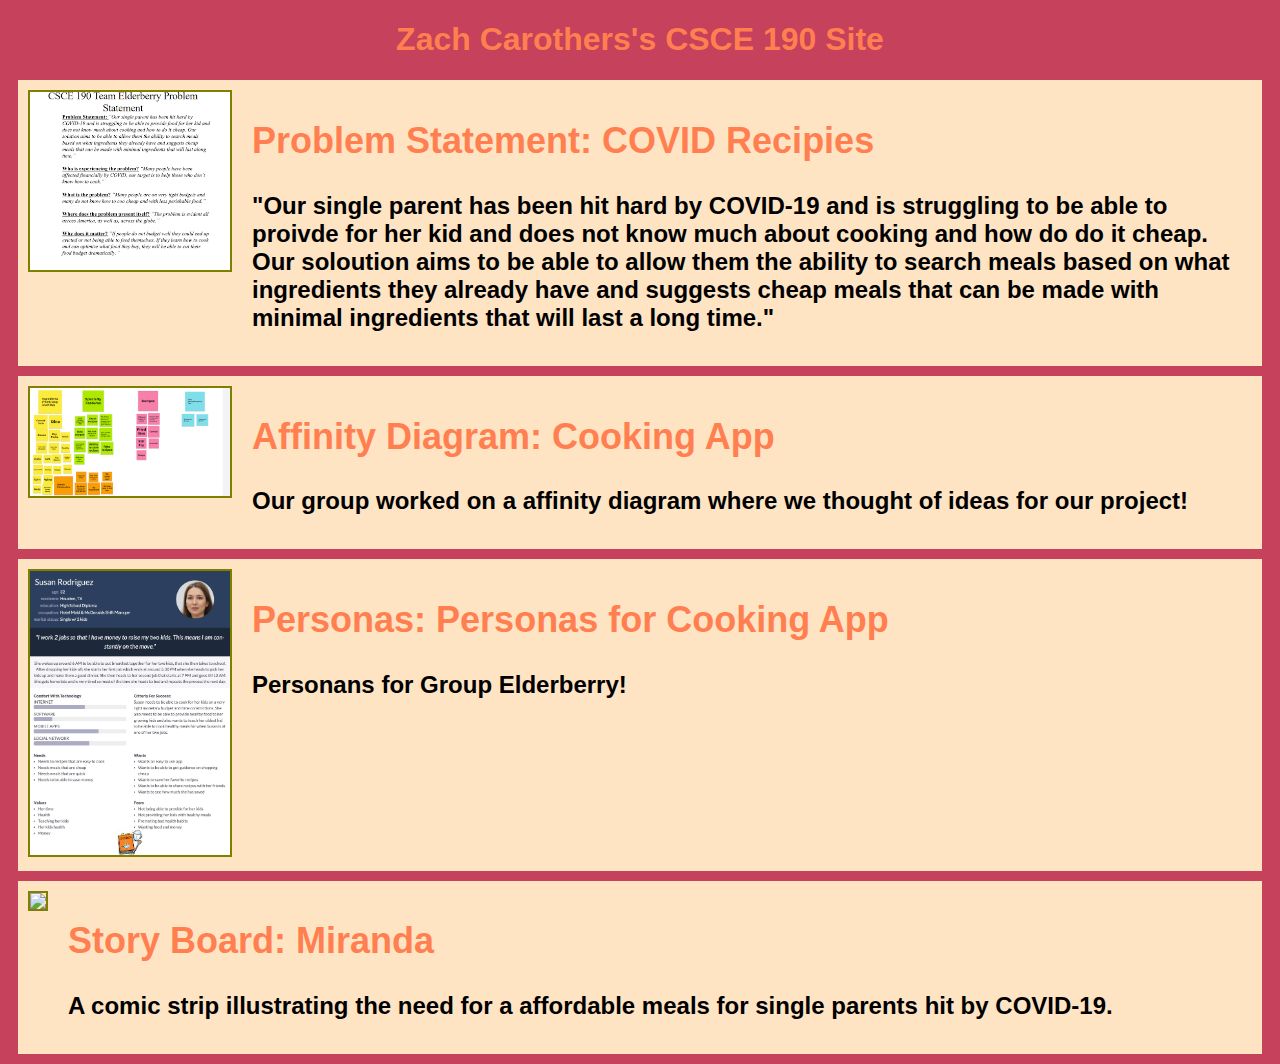
==== index.html @ c5598f1e "Add files via upload" ====
<!DOCTYPE html>
<html>
    <head>
        <title>CSCE 190: Zach Carothers</title>
        <link rel= "stylesheet" href="styles.css">
    </head>
    <body>
        <h1>Zach Carothers's CSCE 190 Site</h1>

        <section class = "assignment">
            <a href= "files/problemstatement.pdf"><img src= "images/problemstatement.png"></a>
            <section class= "ass-details">
                <h2><a href= "files/problemstatement.pdf"><h2> Problem Statement: COVID Recipies </h2></a>
                <p>
                    "Our single parent has been hit hard by COVID-19 and is struggling to be able to proivde for her kid and does not know much about cooking and how do do it cheap. Our soloution aims to be able to allow them the ability to search meals based on what ingredients they already have and suggests cheap meals that can be made with minimal ingredients that will last a long time."
                </p>


             </section>
        </section>

    <!--AFFINITITY DIAGRAM -->
    <section class = "assignment">
        <a href = "files/affinitydiagram.pdf"><img src = "images/affinitydiagram.png"></a>
        <section class = "ass-details">
           <h2><a href = "files/affinitydiagram.pdf"><h2> Affinity Diagram: Cooking App</h2></a>
                <p>
                    Our group worked on a affinity diagram where we thought of ideas for our project!
                </p>
        </section>

    </section>

     <!--PERSONAS-->
        <section class = "assignment">
            <a href = "files/PersonasElderberry.pdf"><img src = "images/PersonasElderbery.png"></a>
            <section class = "ass-details">
               <h2><a href = "files/PersonasElderberry.pdf"><h2> Personas: Personas for Cooking App</h2></a>
                <p>
                Personans for Group Elderberry!
                </p>
            </section>

        </section>        

    <!--Storyboard Assignment-->
    <section class = "assignment">
        <a href = "files/storyboard.pdf"><img src = "images/storyboard.png"></a>
        <section class = "ass-details">
           <h2><a href = "files/storyboard.pdf"><h2> Story Board: Miranda</h2></a>
            <p>
            A comic strip illustrating the need for a affordable meals for single parents hit by COVID-19.
            </p>
        </section>

    </section>  
    </body>
</html>
---- styles.css ----
body{
    background: rgb(197, 65, 92);
    font-family: Arial, "Helvetica Neue", Helvetica, sans-serif;
}



.assignment {
    display:flex;
    padding:10px;
    margin:10px;
    background:bisque;

}
.assignment img {
    width:200px;
    border: 2px solid olive;
    margin-right:20px;
}
h1{
    color: coral;
    text-align:center;
}
a{
    text-decoration:none;
    color: coral;
}
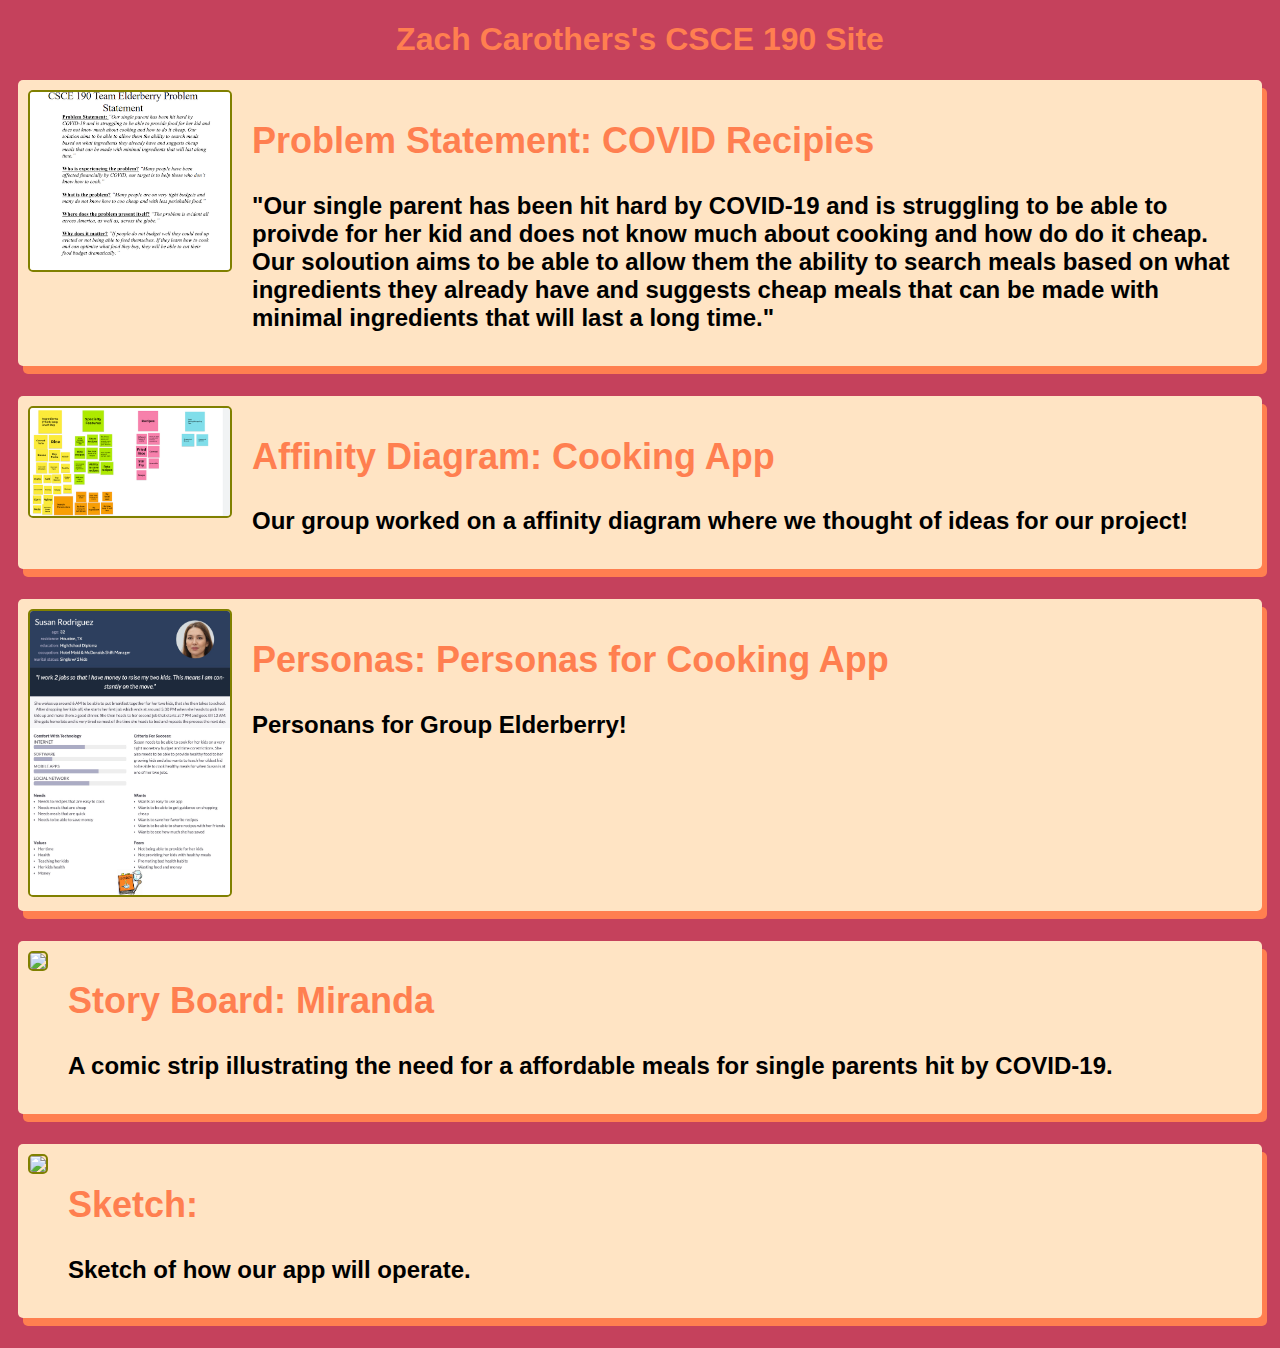
==== commit a5a9a736: "Add files via upload" ====
--- a/index.html
+++ b/index.html
@@ -45,14 +45,25 @@
 
     <!--Storyboard Assignment-->
     <section class = "assignment">
-        <a href = "files/storyboard.pdf"><img src = "images/storyboard.png"></a>
+        <a href = "files/Storyboard-190.pdf"><img src = "images/storyboard.png"></a>
         <section class = "ass-details">
-           <h2><a href = "files/storyboard.pdf"><h2> Story Board: Miranda</h2></a>
+           <h2><a href = "files/Storyboard-190.pdf"><h2> Story Board: Miranda</h2></a>
             <p>
             A comic strip illustrating the need for a affordable meals for single parents hit by COVID-19.
             </p>
         </section>
 
     </section>  
+    <!--Sketching Assignment-->
+    <section class = "assignment">
+        <a href = "files/sketch190.pdf"><img src = "images/sketch190.png"></a>
+        <section class = "ass-details">
+           <h2><a href = "files/sketch190.pdf"><h2> Sketch: </h2></a>
+            <p>
+            Sketch of how our app will operate.
+            </p>
+        </section>
+
+    </section>  
     </body>
 </html>--- a/styles.css
+++ b/styles.css
@@ -9,13 +9,17 @@
     display:flex;
     padding:10px;
     margin:10px;
+    margin-bottom: 30px;
     background:bisque;
+    border-radius:5px ;
+    box-shadow: 5px 8px coral;
 
 }
 .assignment img {
     width:200px;
     border: 2px solid olive;
     margin-right:20px;
+    border-radius: 5px;
 }
 h1{
     color: coral;
@@ -24,4 +28,8 @@
 a{
     text-decoration:none;
     color: coral;
+}
+
+.assignment a:hover {
+    color:brown;
 }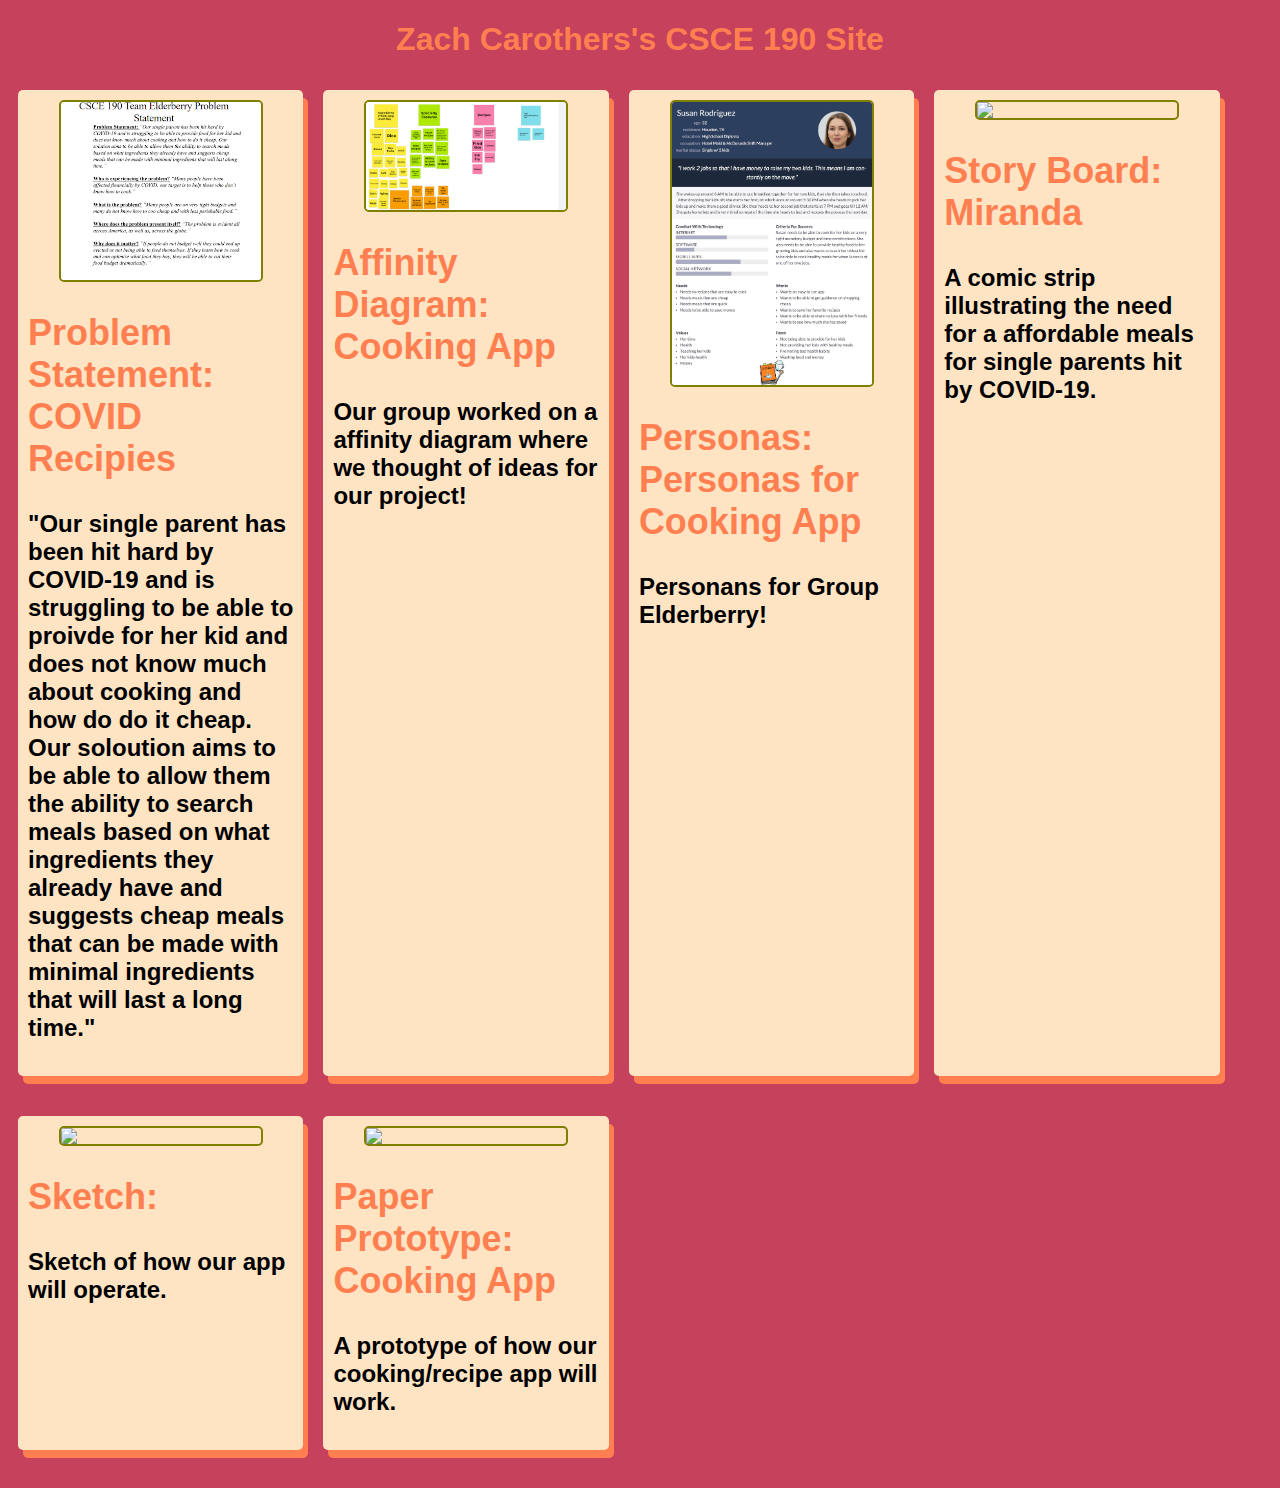
==== commit 330911a7: "Add files via upload" ====
--- a/index.html
+++ b/index.html
@@ -6,64 +6,74 @@
     </head>
     <body>
         <h1>Zach Carothers's CSCE 190 Site</h1>
-
-        <section class = "assignment">
-            <a href= "files/problemstatement.pdf"><img src= "images/problemstatement.png"></a>
-            <section class= "ass-details">
-                <h2><a href= "files/problemstatement.pdf"><h2> Problem Statement: COVID Recipies </h2></a>
-                <p>
-                    "Our single parent has been hit hard by COVID-19 and is struggling to be able to proivde for her kid and does not know much about cooking and how do do it cheap. Our soloution aims to be able to allow them the ability to search meals based on what ingredients they already have and suggests cheap meals that can be made with minimal ingredients that will last a long time."
-                </p>
+        <div class="assignments"> 
+            <section class = "assignment">
+                <a href= "files/problemstatement.pdf"><img src= "images/problemstatement.png"></a>
+                <section class= "ass-details">
+                    <h2><a href= "files/problemstatement.pdf"><h2> Problem Statement: COVID Recipies </h2></a>
+                    <p>
+                        "Our single parent has been hit hard by COVID-19 and is struggling to be able to proivde for her kid and does not know much about cooking and how do do it cheap. Our soloution aims to be able to allow them the ability to search meals based on what ingredients they already have and suggests cheap meals that can be made with minimal ingredients that will last a long time."
+                    </p>
 
 
-             </section>
+                </section>
+            </section>
+
+        <!--AFFINITITY DIAGRAM -->
+        <section class = "assignment">
+            <a href = "files/affinitydiagram.pdf"><img src = "images/affinitydiagram.png"></a>
+            <section class = "ass-details">
+            <h2><a href = "files/affinitydiagram.pdf"><h2> Affinity Diagram: Cooking App</h2></a>
+                    <p>
+                        Our group worked on a affinity diagram where we thought of ideas for our project!
+                    </p>
+            </section>
+
         </section>
 
-    <!--AFFINITITY DIAGRAM -->
-    <section class = "assignment">
-        <a href = "files/affinitydiagram.pdf"><img src = "images/affinitydiagram.png"></a>
-        <section class = "ass-details">
-           <h2><a href = "files/affinitydiagram.pdf"><h2> Affinity Diagram: Cooking App</h2></a>
+        <!--PERSONAS-->
+            <section class = "assignment">
+                <a href = "files/PersonasElderberry.pdf"><img src = "images/PersonasElderbery.png"></a>
+                <section class = "ass-details">
+                <h2><a href = "files/PersonasElderberry.pdf"><h2> Personas: Personas for Cooking App</h2></a>
+                    <p>
+                    Personans for Group Elderberry!
+                    </p>
+                </section>
+
+            </section>        
+
+        <!--Storyboard Assignment-->
+        <section class = "assignment">
+            <a href = "files/Storyboard-190.pdf"><img src = "images/storyboard.png"></a>
+            <section class = "ass-details">
+            <h2><a href = "files/Storyboard-190.pdf"><h2> Story Board: Miranda</h2></a>
                 <p>
-                    Our group worked on a affinity diagram where we thought of ideas for our project!
-                </p>
-        </section>
-
-    </section>
-
-     <!--PERSONAS-->
-        <section class = "assignment">
-            <a href = "files/PersonasElderberry.pdf"><img src = "images/PersonasElderbery.png"></a>
-            <section class = "ass-details">
-               <h2><a href = "files/PersonasElderberry.pdf"><h2> Personas: Personas for Cooking App</h2></a>
-                <p>
-                Personans for Group Elderberry!
+                A comic strip illustrating the need for a affordable meals for single parents hit by COVID-19.
                 </p>
             </section>
 
-        </section>        
-
-    <!--Storyboard Assignment-->
-    <section class = "assignment">
-        <a href = "files/Storyboard-190.pdf"><img src = "images/storyboard.png"></a>
-        <section class = "ass-details">
-           <h2><a href = "files/Storyboard-190.pdf"><h2> Story Board: Miranda</h2></a>
-            <p>
-            A comic strip illustrating the need for a affordable meals for single parents hit by COVID-19.
-            </p>
-        </section>
-
-    </section>  
-    <!--Sketching Assignment-->
-    <section class = "assignment">
-        <a href = "files/sketch190.pdf"><img src = "images/sketch190.png"></a>
-        <section class = "ass-details">
-           <h2><a href = "files/sketch190.pdf"><h2> Sketch: </h2></a>
-            <p>
-            Sketch of how our app will operate.
-            </p>
-        </section>
-
-    </section>  
+        </section>  
+        <!--Sketching Assignment-->
+        <section class = "assignment">
+            <a href = "files/sketch190.pdf"><img src = "images/sketch190.png"></a>
+            <section class = "ass-details">
+            <h2><a href = "files/sketch190.pdf"><h2> Sketch: </h2></a>
+                <p>
+                Sketch of how our app will operate.
+                </p>
+            </section>
+        </section>    
+        <!--Video Assignment-->
+        <section class = "assignment">
+            <a href = "https://youtu.be/0cADSSZeUBs"><img src = "images/CookAppPic.png"></a>
+            <section class = "ass-details">
+            <h2><a href = "https://youtu.be/0cADSSZeUBs"><h2> Paper Prototype: Cooking App </h2></a>
+                <p>
+                A prototype of how our cooking/recipe app will work.
+                </p>
+            </section>
+        </section> 
+        </div>  
     </body>
 </html>--- a/styles.css
+++ b/styles.css
@@ -1,12 +1,17 @@
 body{
     background: rgb(197, 65, 92);
     font-family: Arial, "Helvetica Neue", Helvetica, sans-serif;
+}
+.assignments {
+    display: flex;
+    flex-wrap: wrap;
+
 }
 
 
 
 .assignment {
-    display:flex;
+    width: 21%;
     padding:10px;
     margin:10px;
     margin-bottom: 30px;
@@ -20,6 +25,8 @@
     border: 2px solid olive;
     margin-right:20px;
     border-radius: 5px;
+    display: block;
+    margin: auto;
 }
 h1{
     color: coral;
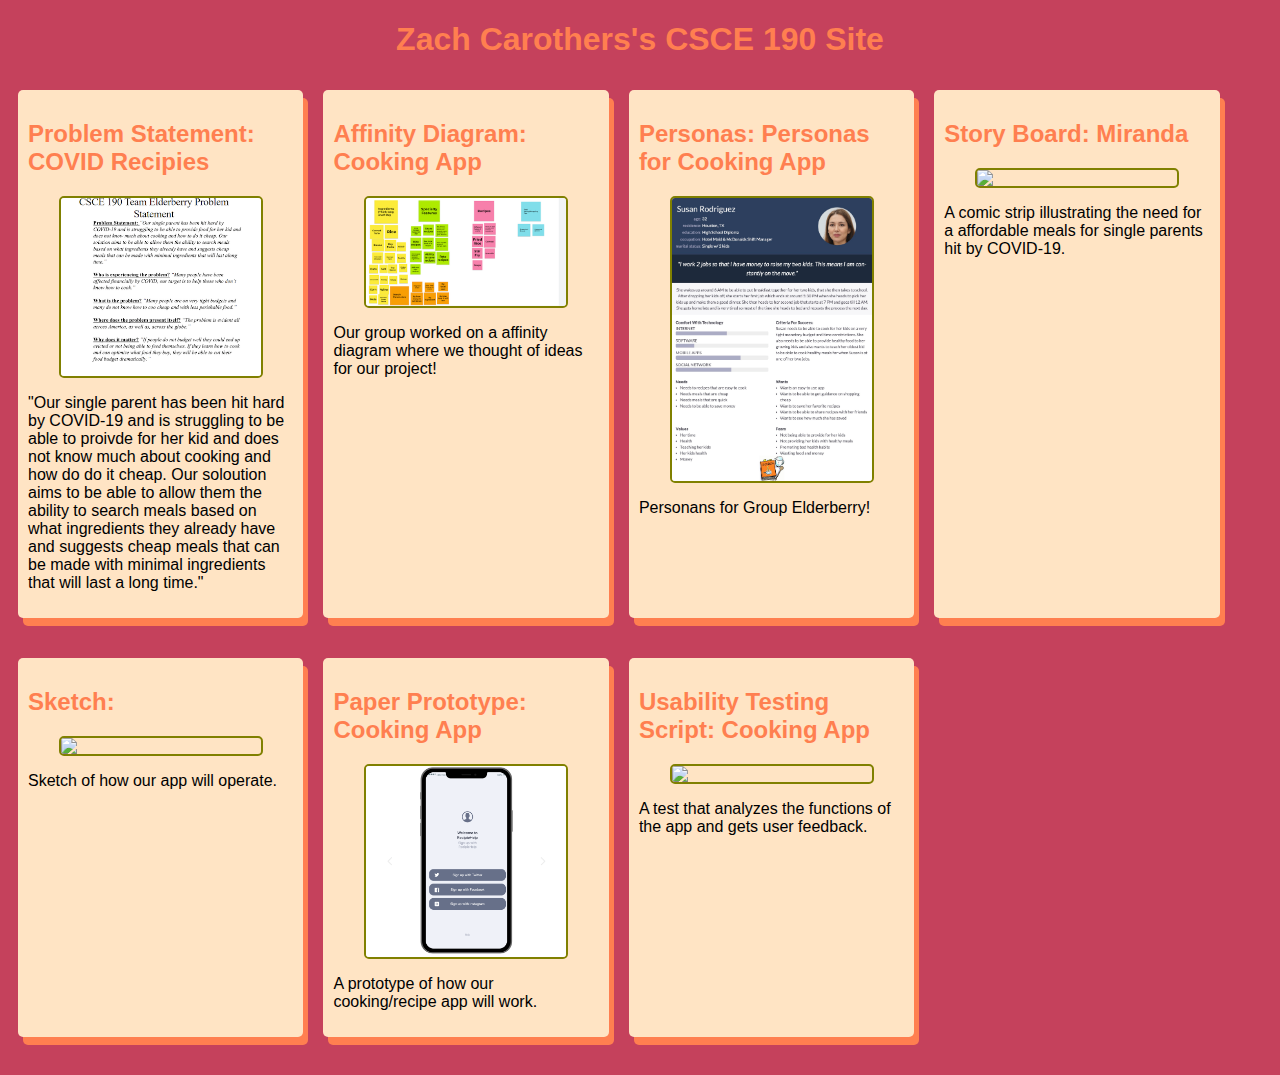
==== commit bf7c3a9e: "Add files via upload" ====
--- a/index.html
+++ b/index.html
@@ -8,71 +8,64 @@
         <h1>Zach Carothers's CSCE 190 Site</h1>
         <div class="assignments"> 
             <section class = "assignment">
+                <a href= "files/problemstatement.pdf"><h2> Problem Statement: COVID Recipies </h2></a>
                 <a href= "files/problemstatement.pdf"><img src= "images/problemstatement.png"></a>
-                <section class= "ass-details">
-                    <h2><a href= "files/problemstatement.pdf"><h2> Problem Statement: COVID Recipies </h2></a>
                     <p>
                         "Our single parent has been hit hard by COVID-19 and is struggling to be able to proivde for her kid and does not know much about cooking and how do do it cheap. Our soloution aims to be able to allow them the ability to search meals based on what ingredients they already have and suggests cheap meals that can be made with minimal ingredients that will last a long time."
                     </p>
-
-
-                </section>
-            </section>
+           </section>
 
         <!--AFFINITITY DIAGRAM -->
         <section class = "assignment">
+            <a href = "files/affinitydiagram.pdf"><h2> Affinity Diagram: Cooking App</h2></a>
             <a href = "files/affinitydiagram.pdf"><img src = "images/affinitydiagram.png"></a>
-            <section class = "ass-details">
-            <h2><a href = "files/affinitydiagram.pdf"><h2> Affinity Diagram: Cooking App</h2></a>
                     <p>
                         Our group worked on a affinity diagram where we thought of ideas for our project!
                     </p>
-            </section>
-
         </section>
 
         <!--PERSONAS-->
             <section class = "assignment">
+                <a href = "files/PersonasElderberry.pdf"><h2> Personas: Personas for Cooking App</h2></a>
                 <a href = "files/PersonasElderberry.pdf"><img src = "images/PersonasElderbery.png"></a>
-                <section class = "ass-details">
-                <h2><a href = "files/PersonasElderberry.pdf"><h2> Personas: Personas for Cooking App</h2></a>
                     <p>
                     Personans for Group Elderberry!
                     </p>
-                </section>
 
             </section>        
 
         <!--Storyboard Assignment-->
         <section class = "assignment">
+            <a href = "files/Storyboard-190.pdf"><h2> Story Board: Miranda</h2></a>
             <a href = "files/Storyboard-190.pdf"><img src = "images/storyboard.png"></a>
-            <section class = "ass-details">
-            <h2><a href = "files/Storyboard-190.pdf"><h2> Story Board: Miranda</h2></a>
                 <p>
                 A comic strip illustrating the need for a affordable meals for single parents hit by COVID-19.
                 </p>
-            </section>
 
         </section>  
         <!--Sketching Assignment-->
         <section class = "assignment">
+            <a href = "files/sketch190.pdf"><h2> Sketch: </h2></a>
             <a href = "files/sketch190.pdf"><img src = "images/sketch190.png"></a>
-            <section class = "ass-details">
-            <h2><a href = "files/sketch190.pdf"><h2> Sketch: </h2></a>
                 <p>
                 Sketch of how our app will operate.
                 </p>
-            </section>
         </section>    
         <!--Video Assignment-->
         <section class = "assignment">
+            <a href = "https://youtu.be/0cADSSZeUBs"><h2> Paper Prototype: Cooking App </h2></a>
             <a href = "https://youtu.be/0cADSSZeUBs"><img src = "images/CookAppPic.png"></a>
-            <section class = "ass-details">
-            <h2><a href = "https://youtu.be/0cADSSZeUBs"><h2> Paper Prototype: Cooking App </h2></a>
                 <p>
                 A prototype of how our cooking/recipe app will work.
                 </p>
-            </section>
+        </section> 
+         <!--Usability Testing Script Assignment-->
+         <section class = "assignment">
+            <a href = "/files/testingscript.pdf"><h2> Usability Testing Script: Cooking App </h2></a>
+            <a href = "/files/testingscript.pdf"><img src = "images/testingscript.png"></a>
+                <p>
+                A test that analyzes the functions of the app and gets user feedback.
+                </p>
         </section> 
         </div>  
     </body>
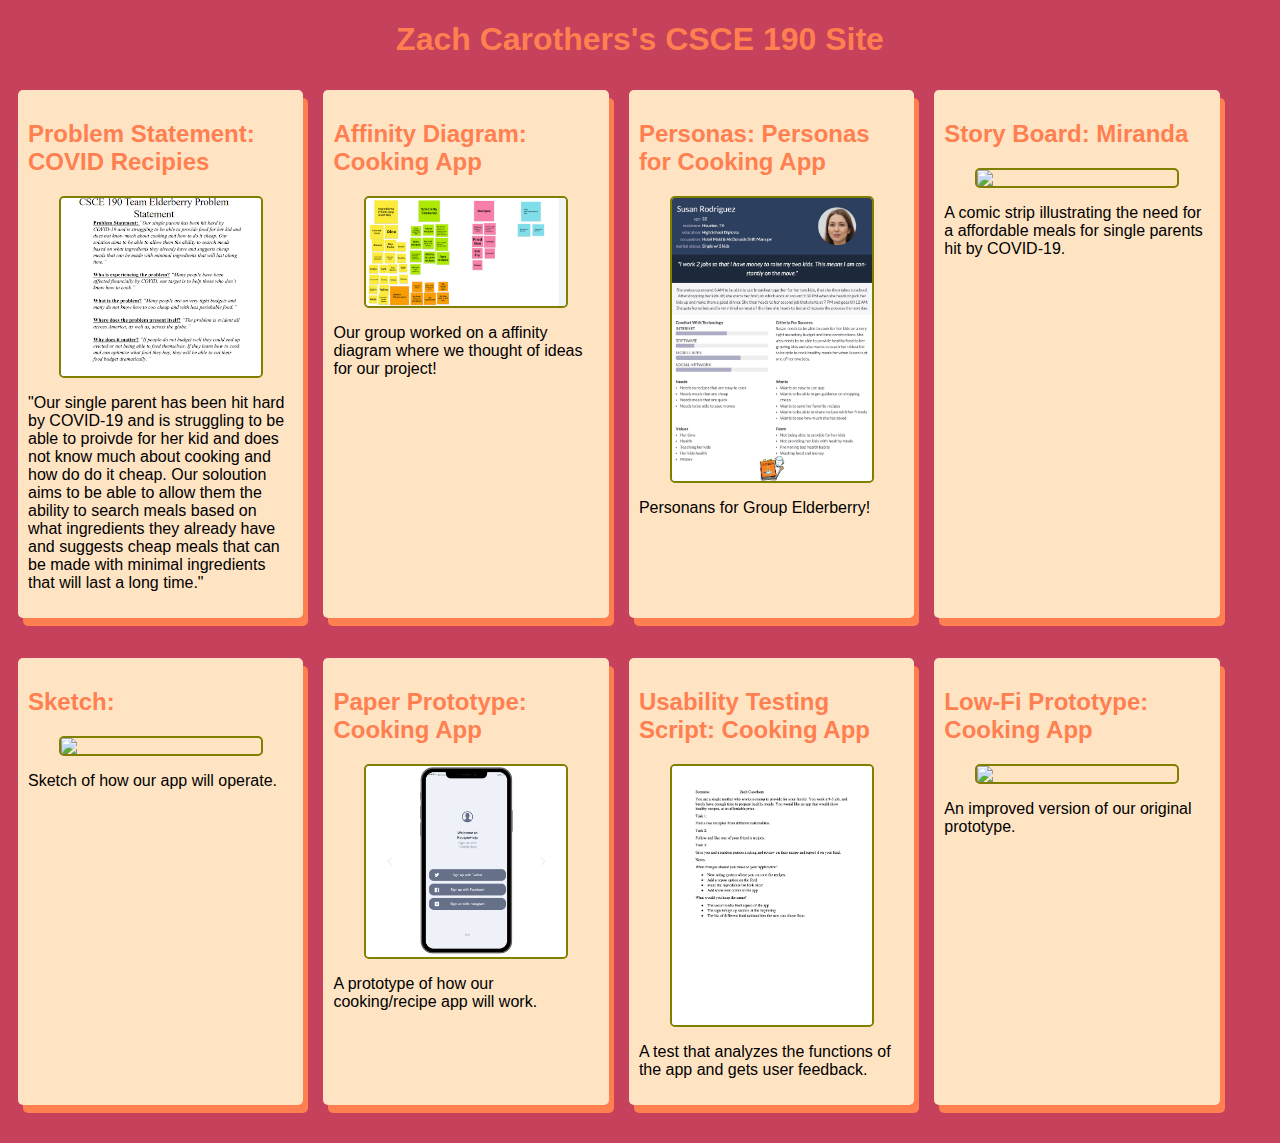
==== commit 648b9003: "Add files via upload" ====
--- a/index.html
+++ b/index.html
@@ -61,10 +61,18 @@
         </section> 
          <!--Usability Testing Script Assignment-->
          <section class = "assignment">
-            <a href = "/files/testingscript.pdf"><h2> Usability Testing Script: Cooking App </h2></a>
-            <a href = "/files/testingscript.pdf"><img src = "images/testingscript.png"></a>
+            <a href = "files/testingscript.pdf"><h2> Usability Testing Script: Cooking App </h2></a>
+            <a href = "files/testingscript.pdf"><img src = "images/testingscript.png"></a>
                 <p>
                 A test that analyzes the functions of the app and gets user feedback.
+                </p>
+        </section> 
+        <!--Lo-fi Prototype Assignment -->
+        <section class = "assignment">
+            <a href = "files/low-fi-prototype/index.html"><h2> Low-Fi Prototype: Cooking App </h2></a>
+            <a href = "files/low-fi-prototype/index.html"><img src = "images/low-fi-prototype.png"></a>
+                <p>
+                An improved version of our original prototype. 
                 </p>
         </section> 
         </div>  
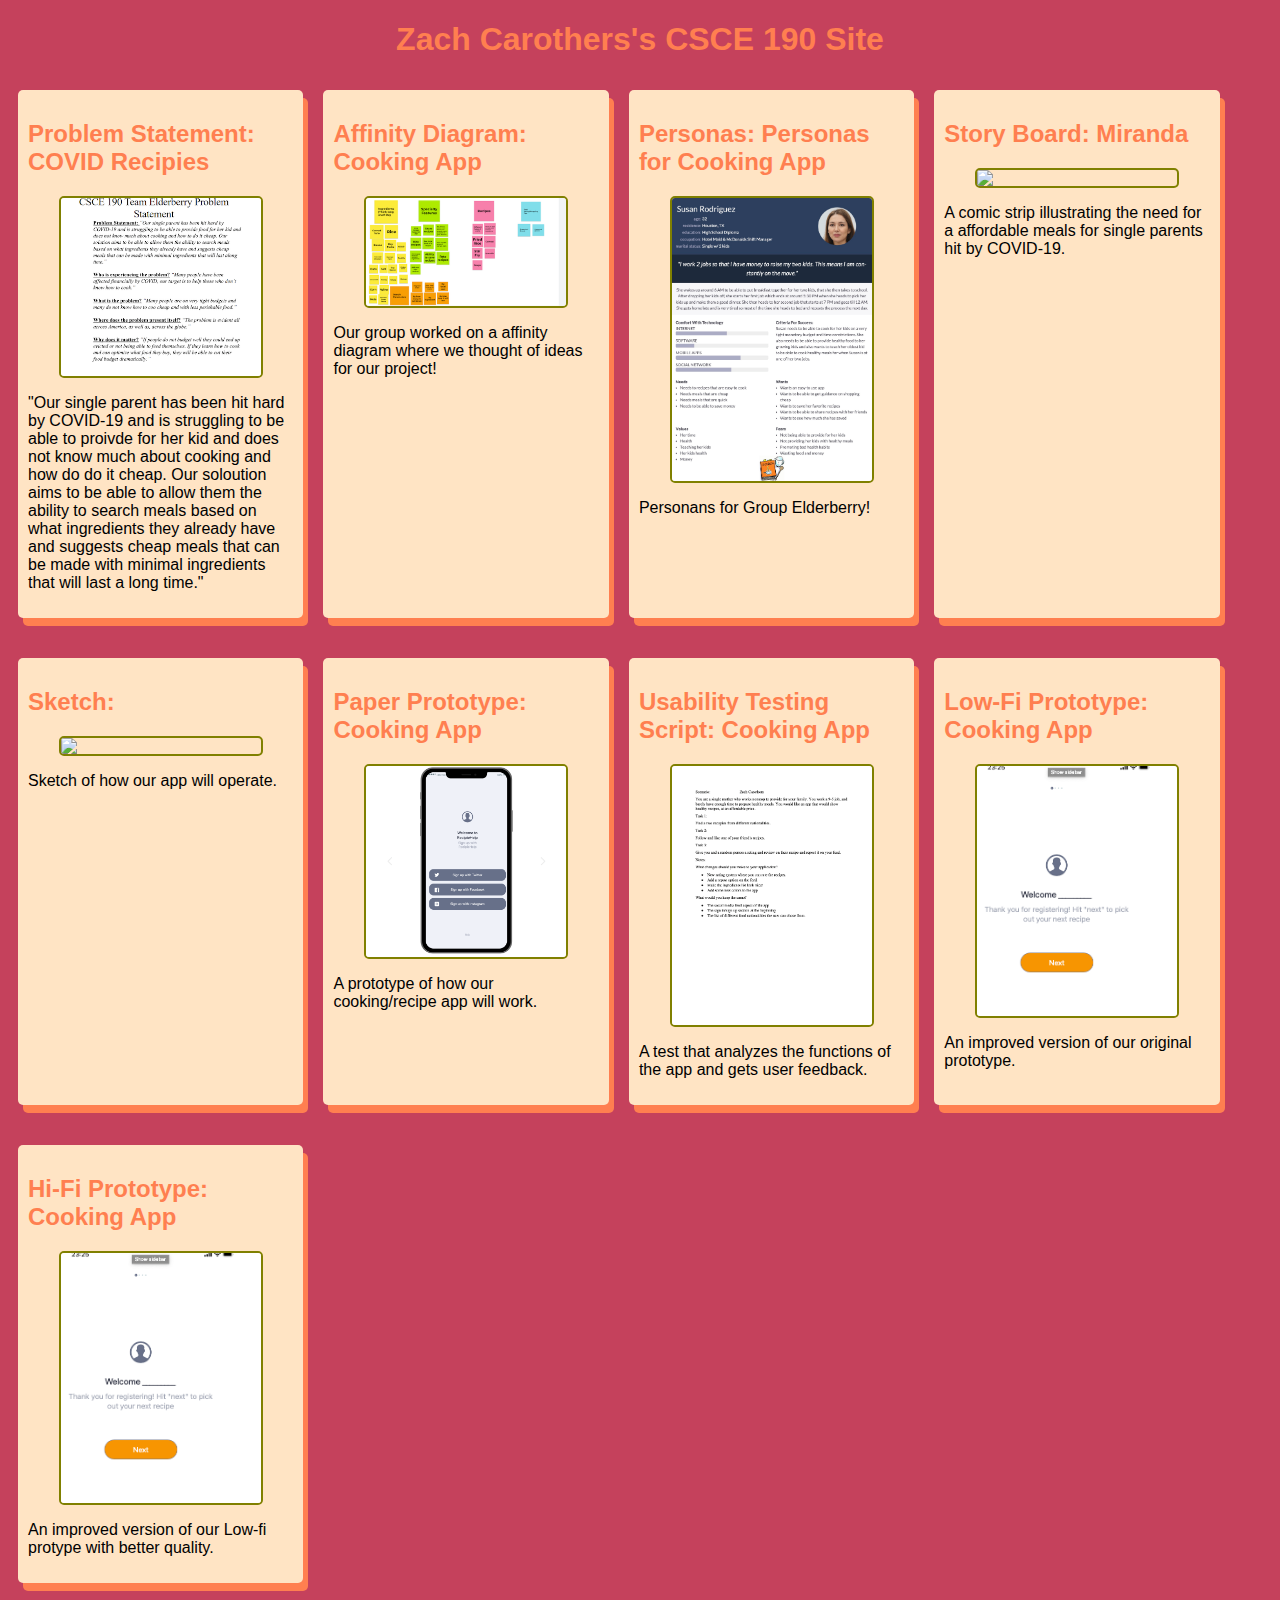
==== commit 217bab9c: "Add files via upload" ====
--- a/index.html
+++ b/index.html
@@ -75,6 +75,14 @@
                 An improved version of our original prototype. 
                 </p>
         </section> 
+        <!--Hi-fi Prototype Assignment -->
+        <section class = "assignment">
+            <a href = "files/low-fi-prototype/index.html"><h2> Hi-Fi Prototype: Cooking App </h2></a>
+            <a href = "files/low-fi-prototype/index.html"><img src = "images/low-fi-prototype.png"></a>
+                <p>
+                An improved version of our Low-fi protype with better quality. 
+                </p>
+        </section> 
         </div>  
     </body>
 </html>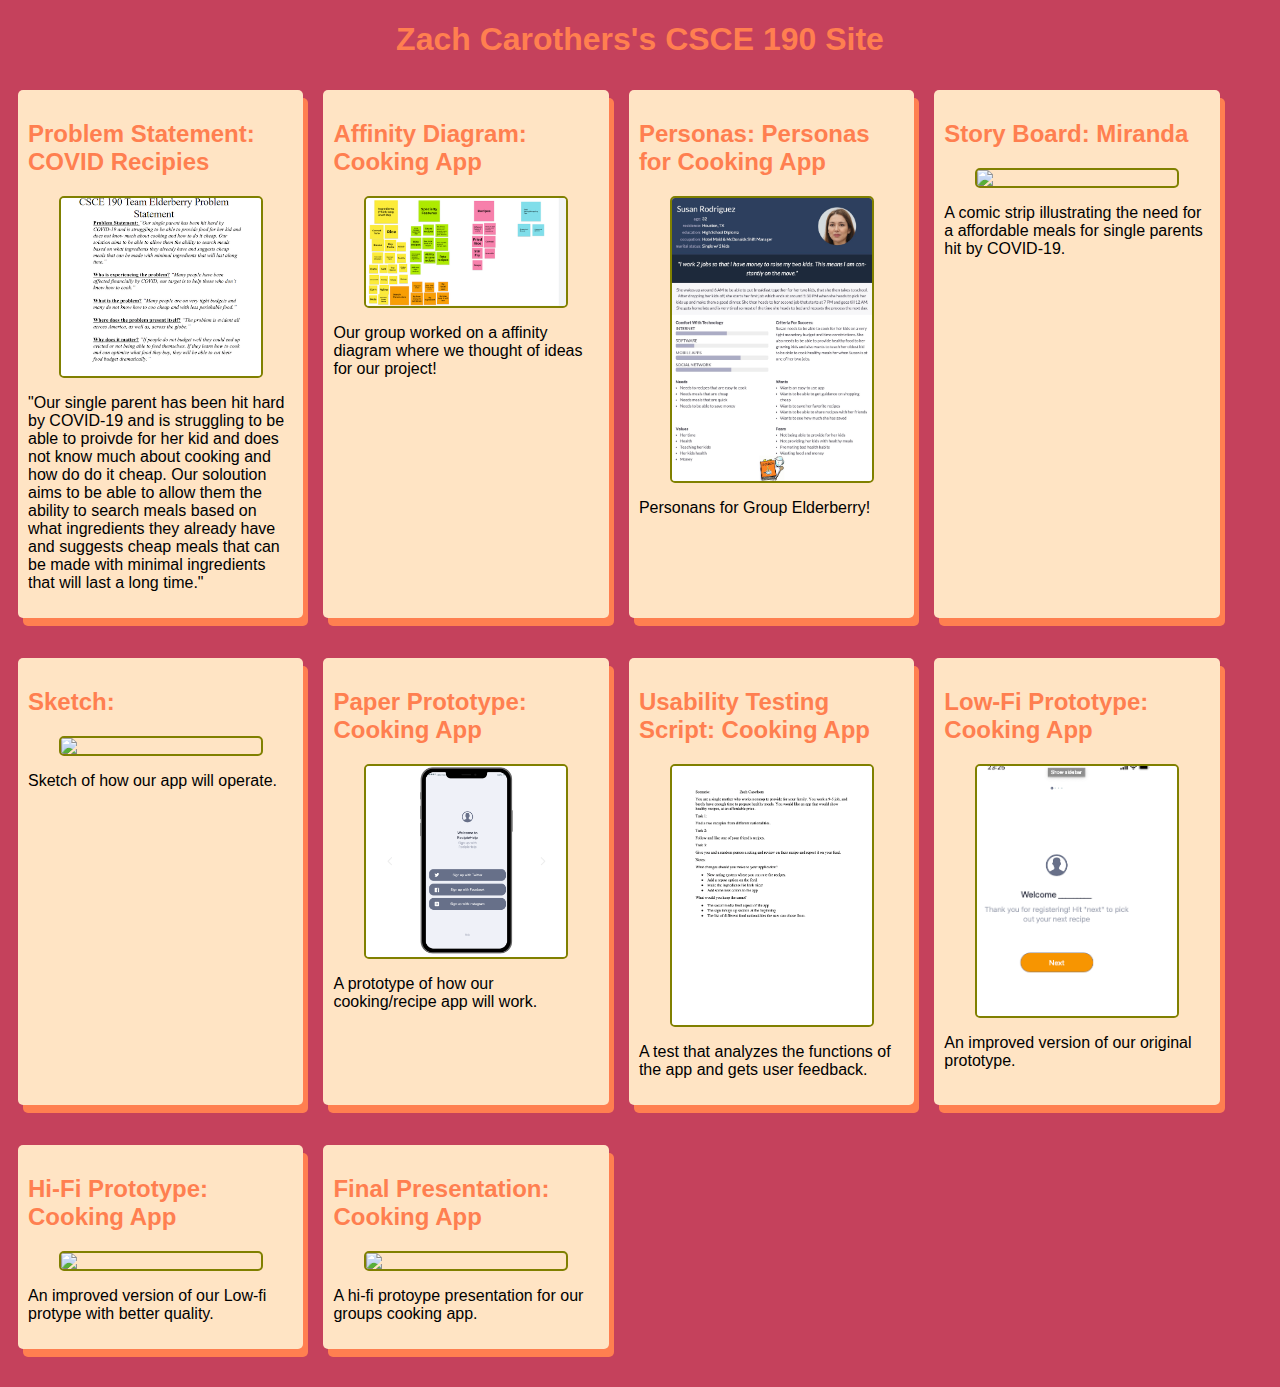
==== commit c0fe6526: "Add files via upload" ====
--- a/index.html
+++ b/index.html
@@ -77,10 +77,18 @@
         </section> 
         <!--Hi-fi Prototype Assignment -->
         <section class = "assignment">
-            <a href = "files/low-fi-prototype/index.html"><h2> Hi-Fi Prototype: Cooking App </h2></a>
-            <a href = "files/low-fi-prototype/index.html"><img src = "images/low-fi-prototype.png"></a>
+            <a href = "files/hi-fi-prototype/index.html"><h2> Hi-Fi Prototype: Cooking App </h2></a>
+            <a href = "files/hi-fi-prototype/index.html"><img src = "images/hi-fi-prototype.png"></a>
                 <p>
                 An improved version of our Low-fi protype with better quality. 
+                </p>
+        </section> 
+          <!--Video Assignment-->
+          <section class = "assignment">
+            <a href = " https://youtu.be/3JS6njd0z20 "><h2> Final Presentation: Cooking App </h2></a>
+            <a href = "https://youtu.be/3JS6njd0z20"><img src = "images/hi-fi-prototype.png"></a>
+                <p>
+                A hi-fi protoype presentation for our groups cooking app.
                 </p>
         </section> 
         </div>  
